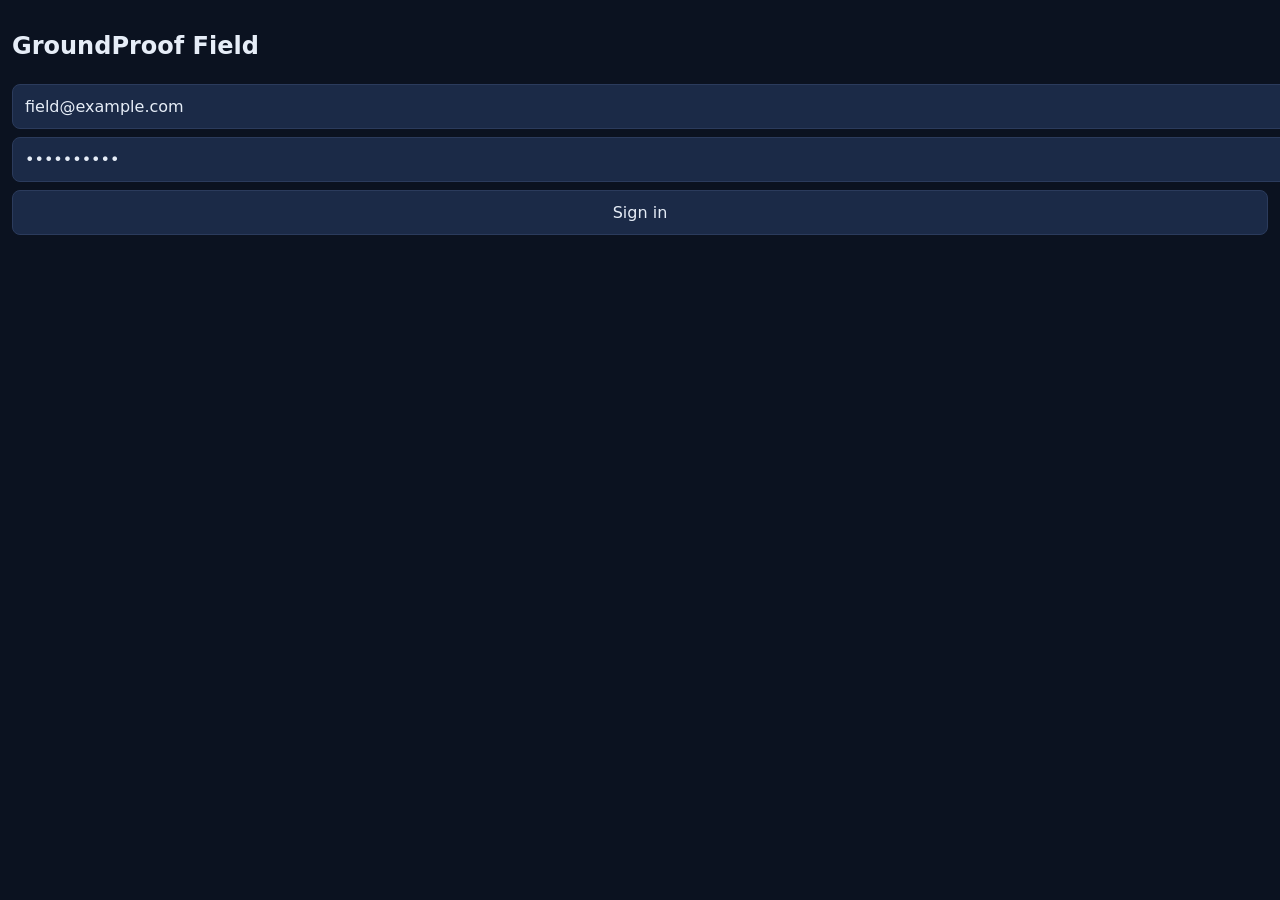
==== field-app/index.html @ 943966d3 "Console, field PWA, GEV overlay, infra, docs, handover (M0, M7 partial) Co-Authored-By: Claude Sonne" ====
<!doctype html>
<html lang="en"><head><meta charset="utf-8"><meta name="viewport" content="width=device-width,initial-scale=1">
<link rel="manifest" href="manifest.webmanifest"><title>GroundProof Field</title>
<style>body{margin:0;font:16px system-ui;background:#0b1220;color:#e6edf7;padding:12px}button,input{font:inherit;padding:12px;margin:4px 0;width:100%;border-radius:8px;border:1px solid #2b3b5c;background:#1b2a47;color:#e6edf7}
.card{background:#131d33;padding:10px;border-radius:8px;margin:8px 0}.mut{color:#8aa0bd;font-size:13px}.ok{color:#2ecc71}</style></head><body>
<h2>GroundProof Field</h2><div id="status" class="mut"></div>
<div id="login"><input id="em" placeholder="email" value="field@example.com"><input id="pw" type="password" placeholder="password" value="demo-field"><button id="go">Sign in</button></div>
<div id="app" hidden><div id="plots"></div><div id="cur" hidden class="card">
 <b id="curname"></b><div class="mut" id="gps">GPS: waiting…</div>
 <input id="photo" type="file" accept="image/*" capture="environment">
 <button id="walk">Start boundary walk</button><button id="send">Capture & save</button></div>
 <h3>Queue <span id="qn"></span></h3><button id="sync">Sync now</button></div>
<script>
const $=s=>document.querySelector(s);let token=localStorage.gpTok||null,cur=null,pos=null,track=[],watch=null;
if('serviceWorker' in navigator)navigator.serviceWorker.register('sw.js').catch(()=>{});
const db=new Promise((res,rej)=>{const r=indexedDB.open('gp',1);r.onupgradeneeded=()=>r.result.createObjectStore('q',{autoIncrement:true});r.onsuccess=()=>res(r.result);r.onerror=rej});
const tx=async(m,f)=>{const d=await db;return new Promise((res,rej)=>{const t=d.transaction('q',m),s=t.objectStore('q'),r=f(s);t.oncomplete=()=>res(r.result);t.onerror=()=>rej(t.error)})};
const esc=s=>String(s??'').replace(/[&<>"']/g,c=>({'&':'&amp;','<':'&lt;','>':'&gt;','"':'&quot;',"'":'&#39;'}[c]));
async function api(p,o={}){const r=await fetch('/api'+p,{...o,headers:{Authorization:'Bearer '+token,...(o.headers||{})}});if(!r.ok)throw new Error(r.status);return r.json()}
$('#go').onclick=async()=>{const r=await fetch('/api/auth/login',{method:'POST',headers:{'Content-Type':'application/json'},body:JSON.stringify({email:$('#em').value,password:$('#pw').value})});if(!r.ok)return alert('Login failed');token=(await r.json()).access_token;localStorage.gpTok=token;start()};
async function start(){$('#login').hidden=true;$('#app').hidden=false;try{const ps=await api('/field/plots');localStorage.gpPlots=JSON.stringify(ps)}catch{}
 const ps=JSON.parse(localStorage.gpPlots||'[]');$('#plots').innerHTML=ps.map(p=>`<div class="card"><b>${esc(p.external_id)}</b> <span class="mut">${esc(p.supplier)} · ${esc(p.status)}</span><button data-id="${p.id}" data-n="${esc(p.external_id)}">Open</button></div>`).join('')||'<p class="mut">No plots assigned.</p>';
 document.querySelectorAll('#plots button').forEach(b=>b.onclick=()=>{cur=+b.dataset.id;$('#curname').textContent=b.dataset.n;$('#cur').hidden=false;track=[];navigator.geolocation?.watchPosition(p=>{pos=p;$('#gps').textContent=`GPS ${p.coords.latitude.toFixed(5)}, ${p.coords.longitude.toFixed(5)} ±${p.coords.accuracy.toFixed(0)} m`;if(watch)track.push([p.coords.longitude,p.coords.latitude])},e=>$('#gps').textContent='GPS error: '+e.message,{enableHighAccuracy:true})});
 qn()}
$('#walk').onclick=()=>{watch=!watch;$('#walk').textContent=watch?'Stop boundary walk ('+track.length+' pts)':'Start boundary walk';if(watch)track=[]};
$('#send').onclick=async()=>{const f=$('#photo').files[0];if(!f||!pos)return alert('Need a photo and a GPS fix');
 const meta={lat:pos.coords.latitude,lon:pos.coords.longitude,accuracy_m:pos.coords.accuracy,gps_track:track,device:{ua:navigator.userAgent},captured_at:new Date().toISOString()};
 await tx('readwrite',s=>s.add({plot:cur,meta,blob:f}));qn();sync()};
async function qn(){$('#qn').textContent='('+(await tx('readonly',s=>s.count()))+')'}
async function sync(){if(!navigator.onLine)return;const d=await db;const keys=await tx('readonly',s=>s.getAllKeys());for(const k of keys){const it=await tx('readonly',s=>s.get(k));const fd=new FormData();fd.append('photo',it.blob,'capture.jpg');fd.append('meta',JSON.stringify(it.meta));
 try{await api(`/plots/${it.plot}/captures`,{method:'POST',body:fd});await tx('readwrite',s=>s.delete(k));$('#status').innerHTML='<span class="ok">Synced ✔</span>'}catch(e){$('#status').textContent='Sync failed ('+e.message+'); will retry';break}}qn()}
$('#sync').onclick=sync;addEventListener('online',sync);if(token)start();
</script></body></html>
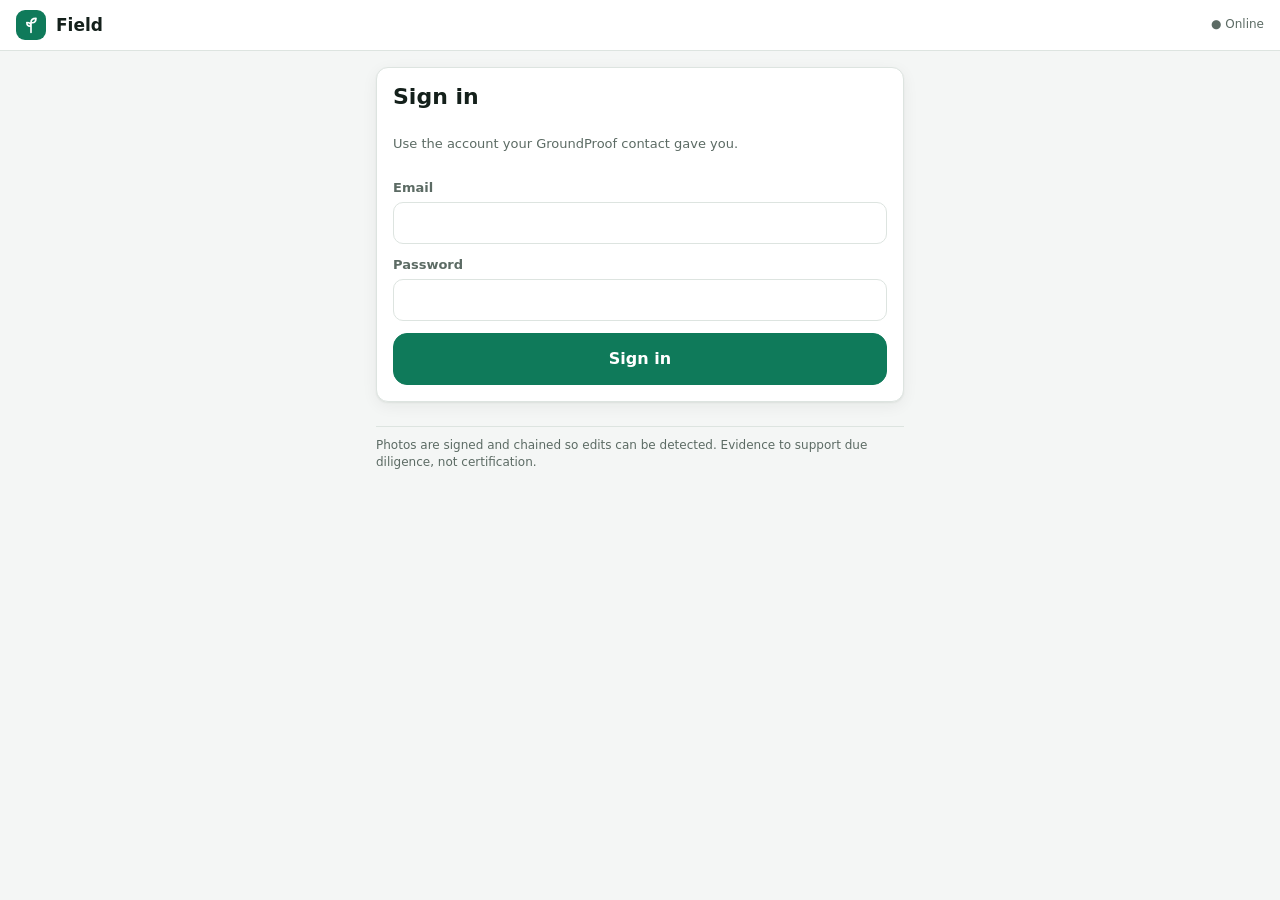
==== commit f74f980b: "Unified UI: shared design system, redesigned console and field app, UI e2e test; fix scoring baselin" ====
--- a/field-app/index.html
+++ b/field-app/index.html
@@ -1,33 +1,55 @@
 <!doctype html>
-<html lang="en"><head><meta charset="utf-8"><meta name="viewport" content="width=device-width,initial-scale=1">
-<link rel="manifest" href="manifest.webmanifest"><title>GroundProof Field</title>
-<style>body{margin:0;font:16px system-ui;background:#0b1220;color:#e6edf7;padding:12px}button,input{font:inherit;padding:12px;margin:4px 0;width:100%;border-radius:8px;border:1px solid #2b3b5c;background:#1b2a47;color:#e6edf7}
-.card{background:#131d33;padding:10px;border-radius:8px;margin:8px 0}.mut{color:#8aa0bd;font-size:13px}.ok{color:#2ecc71}</style></head><body>
-<h2>GroundProof Field</h2><div id="status" class="mut"></div>
-<div id="login"><input id="em" placeholder="email" value="field@example.com"><input id="pw" type="password" placeholder="password" value="demo-field"><button id="go">Sign in</button></div>
-<div id="app" hidden><div id="plots"></div><div id="cur" hidden class="card">
- <b id="curname"></b><div class="mut" id="gps">GPS: waiting…</div>
- <input id="photo" type="file" accept="image/*" capture="environment">
- <button id="walk">Start boundary walk</button><button id="send">Capture & save</button></div>
- <h3>Queue <span id="qn"></span></h3><button id="sync">Sync now</button></div>
+<html lang="en"><head><meta charset="utf-8"><meta name="viewport" content="width=device-width,initial-scale=1,viewport-fit=cover">
+<meta name="theme-color" content="#0f7a5a"><meta name="color-scheme" content="light dark">
+<link rel="manifest" href="manifest.webmanifest"><link rel="stylesheet" href="/ui/ui.css"><title>GroundProof Field</title>
+<style>body{padding-bottom:env(safe-area-inset-bottom)}.wrap{max-width:560px;margin:0 auto;padding:16px}.topbar{position:sticky;top:0;z-index:5}
+.net{font-size:12px}.net.off{color:var(--warn)}.step{display:flex;gap:12px;align-items:flex-start}.num{width:28px;height:28px;border-radius:50%;background:var(--brand-soft);color:var(--brand);display:grid;place-items:center;font-weight:700;flex:none}
+.num.done{background:var(--brand);color:var(--on-brand)}.gps-good{color:var(--ok)}.gps-mid{color:var(--warn)}.gps-bad{color:var(--bad)}#preview{width:100%;max-height:220px;object-fit:cover;border-radius:10px}
+.item{display:block;width:100%;text-align:left;background:var(--surface);border:1px solid var(--line);border-radius:14px;padding:14px;font:inherit;color:inherit;cursor:pointer}.item:active{background:var(--surface-2)}</style></head><body>
+<header class="topbar"><div class="brand"><div class="logo" aria-hidden="true"><svg width="20" height="20" viewBox="0 0 24 24" fill="none" stroke="currentColor" stroke-width="2" stroke-linecap="round" stroke-linejoin="round"><path d="M12 21V9M12 9c0-3 2-5 6-5 0 4-2 6-6 5M12 13c0-2-1.5-4-5-4 0 3 1.5 5 5 4"/></svg></div>Field</div>
+<span class="grow"></span><span id="net" class="net muted">●</span><button class="btn sm" id="out" hidden>Sign out</button></header>
+<div class="wrap stack">
+ <form id="login" class="card stack" hidden><h1>Sign in</h1><p class="muted small">Use the account your GroundProof contact gave you.</p>
+  <div><label for="em">Email</label><input id="em" type="email" autocomplete="username" required></div><div><label for="pw">Password</label><input id="pw" type="password" autocomplete="current-password" required></div>
+  <button class="btn primary lg" id="go">Sign in</button></form>
+ <section id="list" hidden class="stack"><div class="row between"><h1>Your plots</h1></div><div id="plots" class="stack"></div></section>
+ <section id="plot" hidden class="stack">
+  <button class="btn sm" id="back" style="align-self:flex-start">← All plots</button><h1 id="pname"></h1><div id="pmeta" class="muted small"></div>
+  <div class="card step"><div class="num" id="n1">1</div><div class="grow stack"><b>Wait for a good GPS fix</b><div id="gps" class="small muted">Looking for your location…</div></div></div>
+  <div class="card step"><div class="num" id="n2">2</div><div class="grow stack"><b>Take a photo</b><input id="photo" type="file" accept="image/*" capture="environment" aria-label="Take photo"><img id="preview" alt="Photo preview" hidden></div></div>
+  <div class="card step"><div class="num" id="n3">3</div><div class="grow stack"><b>Walk the boundary <span class="muted small">(optional)</span></b><div class="small muted">Tap start, walk around the plot edge, tap stop.</div><button class="btn" id="walk">Start walking</button><div id="walkinfo" class="small muted"></div></div></div>
+  <button class="btn primary lg" id="send" disabled>Save evidence</button><p class="small muted" id="hint">Needs a GPS fix and a photo.</p></section>
+ <section id="queue" hidden class="card stack"><div class="row between"><b>Waiting to upload <span id="qn" class="chip plain">0</span></b><button class="btn sm" id="sync">Sync now</button></div><div class="small muted" id="qmsg">Captures are saved on this phone first, so nothing is lost without signal.</div></section>
+ <p class="disclaimer">Photos are signed and chained so edits can be detected. Evidence to support due diligence, not certification.</p>
+</div><div class="toast-host" id="toasts" role="status"></div>
 <script>
-const $=s=>document.querySelector(s);let token=localStorage.gpTok||null,cur=null,pos=null,track=[],watch=null;
+const $=s=>document.querySelector(s);let token=localStorage.gpTok||null,cur=null,pos=null,track=[],walking=false,watchId=null,photo=null;
+const esc=s=>String(s??'').replace(/[&<>"']/g,c=>({'&':'&amp;','<':'&lt;','>':'&gt;','"':'&quot;',"'":'&#39;'}[c]));
+function toast(m,err){const d=document.createElement('div');d.className='toast'+(err?' err':'');d.textContent=m;$('#toasts').appendChild(d);setTimeout(()=>d.remove(),4000)}
 if('serviceWorker' in navigator)navigator.serviceWorker.register('sw.js').catch(()=>{});
 const db=new Promise((res,rej)=>{const r=indexedDB.open('gp',1);r.onupgradeneeded=()=>r.result.createObjectStore('q',{autoIncrement:true});r.onsuccess=()=>res(r.result);r.onerror=rej});
-const tx=async(m,f)=>{const d=await db;return new Promise((res,rej)=>{const t=d.transaction('q',m),s=t.objectStore('q'),r=f(s);t.oncomplete=()=>res(r.result);t.onerror=()=>rej(t.error)})};
-const esc=s=>String(s??'').replace(/[&<>"']/g,c=>({'&':'&amp;','<':'&lt;','>':'&gt;','"':'&quot;',"'":'&#39;'}[c]));
-async function api(p,o={}){const r=await fetch('/api'+p,{...o,headers:{Authorization:'Bearer '+token,...(o.headers||{})}});if(!r.ok)throw new Error(r.status);return r.json()}
-$('#go').onclick=async()=>{const r=await fetch('/api/auth/login',{method:'POST',headers:{'Content-Type':'application/json'},body:JSON.stringify({email:$('#em').value,password:$('#pw').value})});if(!r.ok)return alert('Login failed');token=(await r.json()).access_token;localStorage.gpTok=token;start()};
-async function start(){$('#login').hidden=true;$('#app').hidden=false;try{const ps=await api('/field/plots');localStorage.gpPlots=JSON.stringify(ps)}catch{}
- const ps=JSON.parse(localStorage.gpPlots||'[]');$('#plots').innerHTML=ps.map(p=>`<div class="card"><b>${esc(p.external_id)}</b> <span class="mut">${esc(p.supplier)} · ${esc(p.status)}</span><button data-id="${p.id}" data-n="${esc(p.external_id)}">Open</button></div>`).join('')||'<p class="mut">No plots assigned.</p>';
- document.querySelectorAll('#plots button').forEach(b=>b.onclick=()=>{cur=+b.dataset.id;$('#curname').textContent=b.dataset.n;$('#cur').hidden=false;track=[];navigator.geolocation?.watchPosition(p=>{pos=p;$('#gps').textContent=`GPS ${p.coords.latitude.toFixed(5)}, ${p.coords.longitude.toFixed(5)} ±${p.coords.accuracy.toFixed(0)} m`;if(watch)track.push([p.coords.longitude,p.coords.latitude])},e=>$('#gps').textContent='GPS error: '+e.message,{enableHighAccuracy:true})});
- qn()}
-$('#walk').onclick=()=>{watch=!watch;$('#walk').textContent=watch?'Stop boundary walk ('+track.length+' pts)':'Start boundary walk';if(watch)track=[]};
-$('#send').onclick=async()=>{const f=$('#photo').files[0];if(!f||!pos)return alert('Need a photo and a GPS fix');
- const meta={lat:pos.coords.latitude,lon:pos.coords.longitude,accuracy_m:pos.coords.accuracy,gps_track:track,device:{ua:navigator.userAgent},captured_at:new Date().toISOString()};
- await tx('readwrite',s=>s.add({plot:cur,meta,blob:f}));qn();sync()};
-async function qn(){$('#qn').textContent='('+(await tx('readonly',s=>s.count()))+')'}
-async function sync(){if(!navigator.onLine)return;const d=await db;const keys=await tx('readonly',s=>s.getAllKeys());for(const k of keys){const it=await tx('readonly',s=>s.get(k));const fd=new FormData();fd.append('photo',it.blob,'capture.jpg');fd.append('meta',JSON.stringify(it.meta));
- try{await api(`/plots/${it.plot}/captures`,{method:'POST',body:fd});await tx('readwrite',s=>s.delete(k));$('#status').innerHTML='<span class="ok">Synced ✔</span>'}catch(e){$('#status').textContent='Sync failed ('+e.message+'); will retry';break}}qn()}
-$('#sync').onclick=sync;addEventListener('online',sync);if(token)start();
+const tx=async(m,f)=>{const d=await db;return new Promise((res,rej)=>{const t=d.transaction('q',m),r=f(t.objectStore('q'));t.oncomplete=()=>res(r.result);t.onerror=()=>rej(t.error)})};
+async function api(p,o={}){const r=await fetch('/api'+p,{...o,headers:{Authorization:'Bearer '+token,...(o.headers||{})}});if(r.status===401){out();throw new Error('Please sign in again')}if(!r.ok)throw new Error('Request failed ('+r.status+')');return r.json()}
+function show(id){for(const s of['login','list','plot'])$('#'+s).hidden=s!==id;$('#out').hidden=id==='login';$('#queue').hidden=id==='login'}
+function net(){const on=navigator.onLine;$('#net').textContent=on?'● Online':'● Offline';$('#net').className='net '+(on?'muted':'off')}addEventListener('online',()=>{net();sync()});addEventListener('offline',net);net();
+$('#login').onsubmit=async e=>{e.preventDefault();$('#go').disabled=true;try{const r=await fetch('/api/auth/login',{method:'POST',headers:{'Content-Type':'application/json'},body:JSON.stringify({email:$('#em').value.trim(),password:$('#pw').value})});if(!r.ok)throw new Error('Wrong email or password');token=(await r.json()).access_token;localStorage.gpTok=token;await start()}catch(x){toast(x.message,true)}$('#go').disabled=false};
+function out(){token=null;localStorage.removeItem('gpTok');show('login')}$('#out').onclick=out;
+async function start(){show('list');let ps;try{ps=await api('/field/plots');localStorage.gpPlots=JSON.stringify(ps)}catch(e){ps=JSON.parse(localStorage.gpPlots||'[]');if(!navigator.onLine)toast('Offline: showing saved plots')}
+ $('#plots').innerHTML=ps.map(p=>`<button class="item" data-id="${p.id}" data-n="${esc(p.external_id)}" data-m="${esc(p.supplier)} · ${esc(p.commodity)} · ${p.area_ha?p.area_ha+' ha':'point'}"><div class="row between"><b>${esc(p.external_id)}</b><span class="chip ${esc(p.status)}">${esc(p.status.replace(/_/g,' '))}</span></div><div class="small muted">${esc(p.supplier)} · ${p.area_ha?p.area_ha+' ha':'point'}</div></button>`).join('')||'<div class="empty"><b>No plots assigned yet</b>Your analyst will assign plots to visit.</div>';
+ document.querySelectorAll('#plots .item').forEach(b=>b.onclick=()=>open(+b.dataset.id,b.dataset.n,b.dataset.m));qn()}
+function open(id,n,m){cur=id;$('#pname').textContent=n;$('#pmeta').textContent=m;photo=null;track=[];walking=false;$('#preview').hidden=true;$('#photo').value='';$('#walk').textContent='Start walking';$('#walkinfo').textContent='';show('plot');upd();
+ if(watchId==null&&navigator.geolocation)watchId=navigator.geolocation.watchPosition(p=>{pos=p;if(walking){track.push([p.coords.longitude,p.coords.latitude]);$('#walkinfo').textContent=track.length+' points recorded'}upd()},e=>{$('#gps').textContent='GPS problem: '+e.message+'. Check location permission.';$('#gps').className='small gps-bad'},{enableHighAccuracy:true,maximumAge:2000})}
+function upd(){const g=$('#gps');if(pos){const a=pos.coords.accuracy,cls=a<=10?'gps-good':a<=25?'gps-mid':'gps-bad';g.className='small '+cls;g.textContent=`${pos.coords.latitude.toFixed(5)}, ${pos.coords.longitude.toFixed(5)} · accuracy ±${a.toFixed(0)} m ${a<=10?'(good)':a<=25?'(ok, try to get closer to open sky)':'(poor, wait for a better fix)'}`}
+ $('#n1').className='num'+(pos?' done':'');$('#n2').className='num'+(photo?' done':'');$('#send').disabled=!(pos&&photo);$('#hint').hidden=!!(pos&&photo)}
+$('#photo').onchange=e=>{photo=e.target.files[0]||null;if(photo){$('#preview').src=URL.createObjectURL(photo);$('#preview').hidden=false}upd()};
+$('#walk').onclick=()=>{walking=!walking;$('#walk').textContent=walking?'Stop walking':'Start walking';if(walking){track=[];$('#walkinfo').textContent='Recording…'}};
+$('#back').onclick=()=>show('list');
+$('#send').onclick=async()=>{const meta={lat:pos.coords.latitude,lon:pos.coords.longitude,accuracy_m:pos.coords.accuracy,gps_track:track,device:{ua:navigator.userAgent},captured_at:new Date().toISOString()};
+ await tx('readwrite',s=>s.add({plot:cur,meta,blob:photo}));toast('Saved on this phone');show('list');await qn();sync()};
+async function qn(){const n=await tx('readonly',s=>s.count());$('#qn').textContent=n;$('#queue').hidden=!token||n===0&&true;if(n)$('#queue').hidden=false}
+async function sync(){if(!navigator.onLine||!token)return;const keys=await tx('readonly',s=>s.getAllKeys());let sent=0;
+ for(const k of keys){const it=await tx('readonly',s=>s.get(k));const fd=new FormData();fd.append('photo',it.blob,'capture.jpg');fd.append('meta',JSON.stringify(it.meta));
+  try{const r=await fetch(`/api/plots/${it.plot}/captures`,{method:'POST',body:fd,headers:{Authorization:'Bearer '+token}});if(!r.ok)throw new Error(r.status);await tx('readwrite',s=>s.delete(k));sent++}catch(e){$('#qmsg').textContent='Upload failed, will retry automatically.';break}}
+ if(sent)toast(sent+' capture'+(sent>1?'s':'')+' uploaded and signed ✔');await qn()}
+$('#sync').onclick=sync;if(token)start().catch(()=>out());else show('login');
 </script></body></html>
--- a/ui/ui.css
+++ b/ui/ui.css
@@ -0,0 +1,51 @@
+/* GroundProof design system: shared by the console and the field app. */
+:root{
+  --bg:#f4f6f5;--surface:#fff;--surface-2:#eef2f0;--line:#dde4e0;--text:#14201b;--muted:#5c6b64;
+  --brand:#0f7a5a;--brand-600:#0b6249;--brand-soft:#e0f2ec;--on-brand:#fff;
+  --ok:#1f9d55;--ok-soft:#dff5e8;--warn:#c77700;--warn-soft:#fdf0d5;--bad:#d1343b;--bad-soft:#fde4e5;--neutral:#6b7a85;--neutral-soft:#e8edf0;
+  --map:#e9efec;--radius:12px;--shadow:0 1px 2px rgba(10,30,20,.06),0 4px 16px rgba(10,30,20,.06);
+  --font:Inter,ui-sans-serif,system-ui,-apple-system,"Segoe UI",Roboto,sans-serif;
+}
+@media (prefers-color-scheme:dark){:root:not([data-theme=light]){
+  --bg:#0d1512;--surface:#15201b;--surface-2:#1c2924;--line:#26352e;--text:#e8f1ec;--muted:#93a69c;
+  --brand:#2fbf93;--brand-600:#52d1a9;--brand-soft:#173a2f;--on-brand:#04130d;
+  --ok:#4cc982;--ok-soft:#14321f;--warn:#f0ad3d;--warn-soft:#3a2c0e;--bad:#ff7a80;--bad-soft:#3d1a1c;--neutral:#9db0bb;--neutral-soft:#223038;--map:#101b17;--shadow:none}}
+:root[data-theme=dark]{
+  --bg:#0d1512;--surface:#15201b;--surface-2:#1c2924;--line:#26352e;--text:#e8f1ec;--muted:#93a69c;
+  --brand:#2fbf93;--brand-600:#52d1a9;--brand-soft:#173a2f;--on-brand:#04130d;
+  --ok:#4cc982;--ok-soft:#14321f;--warn:#f0ad3d;--warn-soft:#3a2c0e;--bad:#ff7a80;--bad-soft:#3d1a1c;--neutral:#9db0bb;--neutral-soft:#223038;--map:#101b17;--shadow:none}
+*{box-sizing:border-box}
+html,body{height:100%}
+body{margin:0;background:var(--bg);color:var(--text);font:15px/1.45 var(--font);-webkit-font-smoothing:antialiased}
+h1,h2,h3{margin:0;line-height:1.2}h1{font-size:22px}h2{font-size:17px}h3{font-size:14px;color:var(--muted);text-transform:uppercase;letter-spacing:.04em;font-weight:600}
+a{color:var(--brand)}.muted{color:var(--muted)}.small{font-size:13px}.grow{flex:1}.hidden,[hidden]{display:none!important}
+.row{display:flex;align-items:center;gap:8px;flex-wrap:wrap}.stack{display:flex;flex-direction:column;gap:12px}.between{justify-content:space-between}
+.btn{display:inline-flex;align-items:center;justify-content:center;gap:6px;min-height:40px;padding:0 16px;border-radius:10px;border:1px solid var(--line);background:var(--surface);color:var(--text);font:600 14px var(--font);cursor:pointer;transition:background .15s,transform .05s}
+.btn:hover{background:var(--surface-2)}.btn:active{transform:translateY(1px)}.btn:disabled{opacity:.5;cursor:not-allowed}
+.btn.primary{background:var(--brand);border-color:var(--brand);color:var(--on-brand)}.btn.primary:hover{background:var(--brand-600)}
+.btn.danger{color:var(--bad);border-color:var(--bad-soft);background:var(--bad-soft)}.btn.ok{color:var(--ok);background:var(--ok-soft);border-color:var(--ok-soft)}
+.btn.lg{min-height:52px;font-size:16px;width:100%;border-radius:14px}.btn.sm{min-height:32px;padding:0 10px;font-size:13px}
+:focus-visible{outline:3px solid color-mix(in srgb,var(--brand) 55%,transparent);outline-offset:2px}
+input,select{width:100%;min-height:42px;padding:0 12px;border-radius:10px;border:1px solid var(--line);background:var(--surface);color:var(--text);font:15px var(--font)}
+input[type=file]{padding:8px 12px;height:auto}label{display:block;font-size:13px;font-weight:600;margin-bottom:4px;color:var(--muted)}
+.card{background:var(--surface);border:1px solid var(--line);border-radius:var(--radius);padding:16px;box-shadow:var(--shadow)}
+.chip{display:inline-flex;align-items:center;gap:6px;padding:3px 10px;border-radius:99px;font-size:12.5px;font-weight:600;background:var(--neutral-soft);color:var(--neutral);white-space:nowrap}
+.chip::before{content:"";width:8px;height:8px;border-radius:50%;background:currentColor}
+.chip.compliant{background:var(--ok-soft);color:var(--ok)}.chip.at_risk{background:var(--warn-soft);color:var(--warn)}
+.chip.cleared_after_2020{background:var(--bad-soft);color:var(--bad)}.chip.undetermined,.chip.unchecked{background:var(--neutral-soft);color:var(--neutral)}
+.chip.plain::before{display:none}.chip.btnlike{cursor:pointer;border:0}.chip.off{opacity:.45}
+.topbar{display:flex;align-items:center;gap:12px;padding:10px 16px;background:var(--surface);border-bottom:1px solid var(--line)}
+.brand{display:flex;align-items:center;gap:10px;font-weight:700;font-size:17px}.logo{width:30px;height:30px;border-radius:9px;background:var(--brand);display:grid;place-items:center;color:var(--on-brand)}
+.tabs{display:flex;gap:4px;background:var(--surface-2);padding:4px;border-radius:12px}
+.tab{flex:1;text-align:center;border:0;background:transparent;color:var(--muted);font:600 14px var(--font);padding:8px 12px;border-radius:9px;cursor:pointer;white-space:nowrap}
+.tab[aria-selected=true]{background:var(--surface);color:var(--text);box-shadow:var(--shadow)}
+.toast-host{position:fixed;left:50%;bottom:20px;transform:translateX(-50%);display:flex;flex-direction:column;gap:8px;z-index:50;width:min(92vw,420px)}
+.toast{padding:12px 16px;border-radius:12px;background:var(--text);color:var(--bg);font-weight:600;box-shadow:0 8px 30px rgba(0,0,0,.25);animation:in .2s}.toast.err{background:var(--bad);color:#fff}
+@keyframes in{from{opacity:0;transform:translateY(8px)}}
+.skeleton{background:linear-gradient(90deg,var(--surface-2),var(--line),var(--surface-2));background-size:200% 100%;animation:sh 1.2s infinite;border-radius:8px;min-height:16px}
+@keyframes sh{to{background-position:-200% 0}}
+.empty{padding:28px 12px;text-align:center;color:var(--muted)}.empty b{display:block;color:var(--text);margin-bottom:4px}
+.kv{display:grid;grid-template-columns:auto 1fr;gap:4px 14px;font-size:14px}.kv dt{color:var(--muted)}.kv dd{margin:0;font-weight:600}
+.disclaimer{font-size:12px;color:var(--muted);border-top:1px solid var(--line);padding-top:10px}
+.spinner{width:16px;height:16px;border:2px solid currentColor;border-right-color:transparent;border-radius:50%;animation:sp .7s linear infinite}@keyframes sp{to{transform:rotate(360deg)}}
+@media (prefers-reduced-motion:reduce){*{animation:none!important;transition:none!important}}
